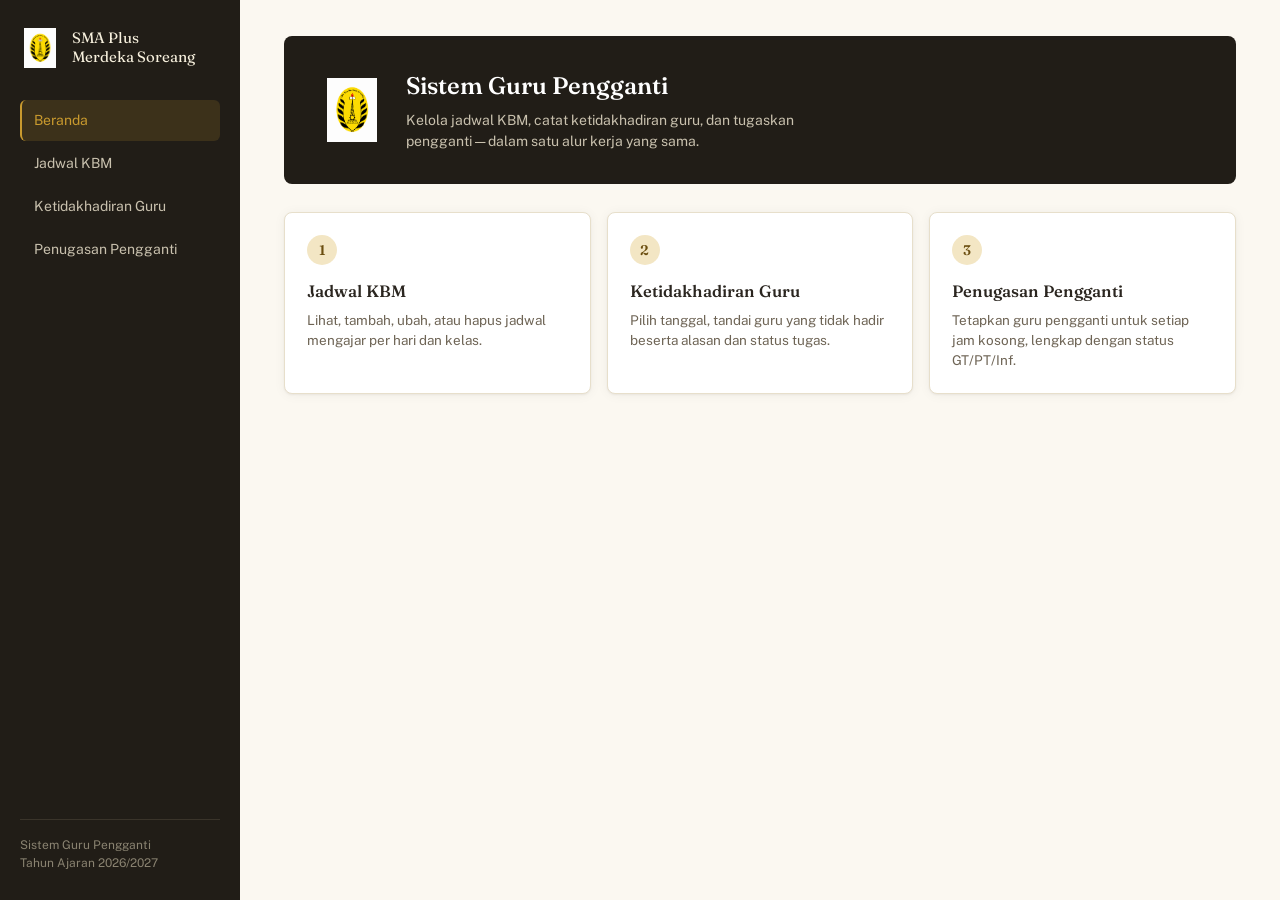
==== index.html @ 0d2f2ba7 "Add files via upload" ====
<!doctype html>
<html lang="id">
<head>
<meta charset="UTF-8" />
<meta name="viewport" content="width=device-width, initial-scale=1" />
<title>Beranda — Guru Pengganti SMA Plus Merdeka Soreang</title>
<link rel="preconnect" href="https://fonts.googleapis.com">
<link href="https://fonts.googleapis.com/css2?family=Fraunces:opsz,wght@9..144,500;9..144,600&family=Public+Sans:wght@400;500;600;700&display=swap" rel="stylesheet">
<link rel="stylesheet" href="assets/style.css?v=20260910b" />
</head>
<body>

<div class="app">
  <aside class="sidebar">
    <div class="sidebar-brand">
      <img src="assets/logo.png" alt="Lambang SMA Plus Merdeka Soreang" />
      <div class="name">SMA Plus<br/>Merdeka Soreang</div>
    </div>

    <nav class="sidebar-nav">
      <a href="index.html" class="active">Beranda</a>
      <a href="jadwal.html">Jadwal KBM</a>
      <a href="ketidakhadiran.html">Ketidakhadiran Guru</a>
      <a href="penugasan.html">Penugasan Pengganti</a>
    </nav>

    <div class="sidebar-foot">Sistem Guru Pengganti<br/>Tahun Ajaran 2026/2027</div>
  </aside>

  <main>
    <div class="hero">
      <img src="assets/logo.png" alt="Lambang SMA Plus Merdeka Soreang" />
      <div>
        <h1>Sistem Guru Pengganti</h1>
        <p>Kelola jadwal KBM, catat ketidakhadiran guru, dan tugaskan pengganti — dalam satu alur kerja yang sama.</p>
      </div>
    </div>

    <div class="shortcut-grid">
      <a class="shortcut-card" href="jadwal.html">
        <span class="num">1</span>
        <h3>Jadwal KBM</h3>
        <p>Lihat, tambah, ubah, atau hapus jadwal mengajar per hari dan kelas.</p>
      </a>
      <a class="shortcut-card" href="ketidakhadiran.html">
        <span class="num">2</span>
        <h3>Ketidakhadiran Guru</h3>
        <p>Pilih tanggal, tandai guru yang tidak hadir beserta alasan dan status tugas.</p>
      </a>
      <a class="shortcut-card" href="penugasan.html">
        <span class="num">3</span>
        <h3>Penugasan Pengganti</h3>
        <p>Tetapkan guru pengganti untuk setiap jam kosong, lengkap dengan status GT/PT/Inf.</p>
      </a>
    </div>
  </main>
</div>

</body>
</html>
---- assets/style.css ----
/* =========================================================
   Guru Pengganti — SMA Plus Merdeka Soreang
   Palet diturunkan dari lambang sekolah (emas, hitam arang, merah api)
   tapi dilembutkan supaya nyaman dibaca lama — bukan warna emblem mentah.
   ========================================================= */

:root {
    --bg: #FBF8F1;              /* dasar gading hangat, bukan putih pucat */
    --surface: #FFFFFF;
    --sidebar: #211D17;         /* arang hangat, echo warna hitam laurel di lambang */
    --sidebar-line: #3A342A;
    --ink: #2B2620;             /* teks utama, hitam hangat bukan hitam pekat */
    --ink-muted: #6E6455;       /* teks sekunder / label */
    --gold: #C99A2E;            /* emas lambang, dilembutkan dari kuning terang aslinya */
    --gold-deep: #A87D1E;
    --gold-tint: #F3E6C4;       /* gold sangat muda, untuk highlight baris/badge */
    --flame: #A8432E;           /* merah api obor, dipakai hemat untuk aksi/alert */
    --flame-tint: #F3DED7;
    --line: #E7DFCB;            /* garis pemisah hangat */
    --focus: #8A6A16;

    --radius: 8px;
    --shadow-card: 0 1px 2px rgba(43, 38, 32, 0.06), 0 1px 12px rgba(43, 38, 32, 0.05);
}

* { box-sizing: border-box; }

html, body {
    margin: 0;
    padding: 0;
    background: #F1EBDA;
    color: var(--ink);
    font-family: "Public Sans", -apple-system, "Segoe UI", sans-serif;
    font-size: 15px;
    line-height: 1.5;
    -webkit-font-smoothing: antialiased;
}

h1, h2, h3 { font-family: "Fraunces", Georgia, serif; font-weight: 560; margin: 0; }

a { color: inherit; }

button, select, input { font-family: inherit; font-size: inherit; }

/* ---------- Layout ---------- */
.app {
    display: grid;
    grid-template-columns: 240px minmax(0, 1fr);
    min-height: 100vh;
    max-width: 1560px;
    margin: 0 auto;
    background: var(--bg);
    box-shadow: 0 0 50px rgba(43, 38, 32, 0.08);
}

.sidebar {
    background: var(--sidebar);
    color: #EFE9DA;
    padding: 28px 20px;
    display: flex;
    flex-direction: column;
    gap: 32px;
}

.sidebar-brand {
    display: flex;
    align-items: center;
    gap: 12px;
}

.sidebar-brand img { width: 40px; height: 40px; object-fit: contain; }

.sidebar-brand .name {
    font-family: "Fraunces", serif;
    font-size: 15px;
    line-height: 1.25;
    color: #F6EFDC;
}

.sidebar-nav { display: flex; flex-direction: column; gap: 2px; }

.sidebar-nav a {
    display: flex;
    align-items: center;
    gap: 10px;
    padding: 10px 12px;
    border-radius: 6px;
    text-decoration: none;
    color: #C9C1AE;
    font-size: 14px;
    border-left: 2px solid transparent;
}

.sidebar-nav a.active {
    background: rgba(201, 154, 46, 0.16);
    color: var(--gold);
    border-left: 2px solid var(--gold);
}

.sidebar-nav a.disabled {
    color: #6B6455;
    cursor: default;
}

.sidebar-foot {
    margin-top: auto;
    font-size: 12px;
    color: #8A8371;
    border-top: 1px solid var(--sidebar-line);
    padding-top: 16px;
}

main {
    padding: 36px 44px;
    max-width: 1180px;
    margin: 0 auto;
    width: 100%;
}

.page-head {
    display: flex;
    align-items: baseline;
    justify-content: space-between;
    gap: 24px;
    margin-bottom: 24px;
    flex-wrap: wrap;
}

.page-head h1 { font-size: 26px; color: var(--ink); }
.page-head p { margin: 4px 0 0; color: var(--ink-muted); font-size: 14px; }

.page-head-actions {
    display: flex;
    align-items: center;
    gap: 12px;
    flex-wrap: wrap;
}

.btn-lock {
    padding: 11px 18px;
    border-radius: 6px;
    border: 1px solid var(--line);
    background: var(--surface);
    color: var(--ink-muted);
    font-size: 14px;
    font-weight: 600;
    cursor: pointer;
    white-space: nowrap;
    flex-shrink: 0;
}
.btn-lock:hover { border-color: var(--gold); }
.btn-lock.unlocked {
    background: var(--gold-tint);
    border-color: var(--gold);
    color: #6B4E10;
}

/* ---------- Banner mode pratinjau ---------- */
.notice {
    background: var(--gold-tint);
    border: 1px solid var(--gold);
    color: #6B4E10;
    padding: 10px 16px;
    border-radius: var(--radius);
    font-size: 13.5px;
    margin-bottom: 20px;
}

/* ---------- Card & filter bar ---------- */
.card {
    background: var(--surface);
    border: 1px solid var(--line);
    border-radius: var(--radius);
    box-shadow: var(--shadow-card);
    overflow: hidden;
}

.toolbar {
    display: flex;
    align-items: center;
    justify-content: space-between;
    gap: 16px;
    padding: 16px 20px;
    border-bottom: 1px solid var(--line);
    flex-wrap: wrap;
}

.day-tabs { display: flex; gap: 4px; }

.day-tabs button {
    padding: 8px 14px;
    border: 1px solid var(--line);
    background: var(--bg);
    color: var(--ink-muted);
    border-radius: 6px;
    cursor: pointer;
}

.day-tabs button.active {
    background: var(--ink);
    color: #F6EFDC;
    border-color: var(--ink);
}

.toolbar-actions { display: flex; align-items: center; gap: 10px; }

select.kelas-filter {
    padding: 8px 12px;
    border: 1px solid var(--line);
    border-radius: 6px;
    background: var(--surface);
    color: var(--ink);
}

.btn {
    padding: 9px 16px;
    border-radius: 6px;
    border: 1px solid transparent;
    cursor: pointer;
    font-weight: 600;
    font-size: 14px;
}

.btn-primary { background: var(--gold); color: #2B2000; }
.btn-primary:hover { background: var(--gold-deep); }

.btn-primary:disabled,
.btn-mark:disabled,
.btn-danger-text:disabled {
    opacity: 0.4;
    cursor: not-allowed;
    text-decoration: none;
}
.btn-primary:disabled:hover { background: var(--gold); }

.btn-ghost { background: transparent; border-color: var(--line); color: var(--ink); }
.btn-ghost:hover { border-color: var(--ink-muted); }

.btn-danger-text { background: none; border: none; color: var(--flame); cursor: pointer; font-size: 13.5px; }
.btn-danger-text:hover { text-decoration: underline; }

/* ---------- Table ---------- */
.table-scroll { overflow-x: auto; }

table { width: 100%; border-collapse: collapse; min-width: 640px; }

thead th {
    text-align: left;
    font-size: 12.5px;
    font-weight: 600;
    color: var(--ink-muted);
    padding: 12px 20px;
    border-bottom: 1px solid var(--line);
    background: #FAF6EA;
}

tbody td {
    padding: 13px 20px;
    border-bottom: 1px solid var(--line);
    font-size: 14px;
    vertical-align: middle;
}

tbody tr:last-child td { border-bottom: none; }
tbody tr:hover td { background: #FCFAF3; }

.jam-cell .jam-ke { font-weight: 600; }
.jam-cell .jam-waktu { color: var(--ink-muted); font-size: 12.5px; display: block; }

.badge-kelas {
    display: inline-block;
    padding: 3px 9px;
    border-radius: 5px;
    background: var(--gold-tint);
    color: #6B4E10;
    font-size: 12.5px;
    font-weight: 600;
}

.row-actions { display: flex; gap: 14px; }

.empty-state {
    padding: 48px 20px;
    text-align: center;
    color: var(--ink-muted);
}

/* ---------- Status kehadiran (halaman Ketidakhadiran) ---------- */
.badge-status {
    display: inline-block;
    padding: 3px 10px;
    border-radius: 5px;
    font-size: 12.5px;
    font-weight: 600;
}

.badge-hadir { background: #E7F1E3; color: #3F6B33; }
.badge-sakit { background: var(--gold-tint); color: #6B4E10; }
.badge-ijin  { background: #E4EAF2; color: #3B5578; }
.badge-alfa  { background: var(--flame-tint); color: var(--flame); }

.tugas-note {
    display: block;
    font-size: 11.5px;
    color: var(--ink-muted);
    margin-top: 3px;
}

.btn-mark {
    padding: 7px 12px;
    border-radius: 6px;
    border: 1px solid var(--flame);
    background: var(--flame-tint);
    color: var(--flame);
    font-size: 13px;
    font-weight: 600;
    cursor: pointer;
    white-space: nowrap;
}
.btn-mark:hover { background: var(--flame); color: #fff; }

/* ---------- Date picker toolbar ---------- */
.date-field {
    display: flex;
    align-items: center;
    gap: 10px;
}
.date-field label { font-size: 13px; color: var(--ink-muted); }
.date-field input[type="date"] {
    padding: 8px 12px;
    border: 1px solid var(--line);
    border-radius: 6px;
    background: var(--surface);
    color: var(--ink);
}
.date-field .hari-badge {
    font-weight: 600;
    color: var(--ink);
    background: var(--gold-tint);
    padding: 6px 12px;
    border-radius: 6px;
    font-size: 13px;
}

.weekend-notice {
    padding: 40px 20px;
    text-align: center;
    color: var(--ink-muted);
    background: var(--surface);
    border: 1px solid var(--line);
    border-radius: var(--radius);
}

textarea {
    width: 100%;
    padding: 10px 12px;
    border: 1px solid var(--line);
    border-radius: 6px;
    background: var(--bg);
    color: var(--ink);
    font-family: inherit;
    resize: vertical;
    min-height: 70px;
}

/* ---------- Status penugasan (halaman Penugasan Pengganti) ---------- */
.badge-tugas {
    display: inline-block;
    padding: 3px 10px;
    border-radius: 5px;
    font-size: 12.5px;
    font-weight: 700;
}

.badge-gt { background: #E4EAF2; color: #3B5578; }
.badge-pt { background: var(--gold-tint); color: #6B4E10; }
.badge-inf { background: #E7F1E3; color: #3F6B33; }
.badge-kosong { background: var(--flame-tint); color: var(--flame); font-weight: 600; }

.rekomendasi-wrap {
    display: flex;
    flex-wrap: wrap;
    gap: 8px;
    margin-bottom: 18px;
}

.chip {
    display: inline-flex;
    align-items: center;
    gap: 6px;
    padding: 7px 12px;
    border-radius: 999px;
    border: 1px solid var(--line);
    background: var(--bg);
    color: var(--ink);
    font-size: 13px;
    cursor: pointer;
}

.chip:hover { border-color: var(--gold-deep); }

.chip-tag {
    font-size: 10.5px;
    font-weight: 700;
    padding: 1px 6px;
    border-radius: 999px;
}

.chip-pt .chip-tag { background: var(--gold-tint); color: #6B4E10; }
.chip-inf .chip-tag { background: #E7F1E3; color: #3F6B33; }
.chip-gt .chip-tag { background: #E4EAF2; color: #3B5578; }

.section-label {
    font-size: 12.5px;
    font-weight: 600;
    color: var(--ink-muted);
    margin-bottom: 8px;
}

/* ---------- Beranda ---------- */
.hero {
    background: var(--sidebar);
    color: #F6EFDC;
    border-radius: var(--radius);
    padding: 32px 36px;
    margin-bottom: 28px;
    display: flex;
    align-items: center;
    gap: 22px;
}

.hero img { width: 64px; height: 64px; object-fit: contain; }

.hero h1 { font-size: 24px; color: #FFFFFF; margin-bottom: 6px; }
.hero p { margin: 0; color: #C9C1AE; font-size: 14px; max-width: 46ch; }

.shortcut-grid {
    display: grid;
    grid-template-columns: repeat(3, 1fr);
    gap: 16px;
}

.shortcut-card {
    display: block;
    background: var(--surface);
    border: 1px solid var(--line);
    border-radius: var(--radius);
    padding: 22px;
    text-decoration: none;
    color: var(--ink);
    box-shadow: var(--shadow-card);
}

.shortcut-card:hover { border-color: var(--gold); }

.shortcut-card .num {
    display: inline-flex;
    align-items: center;
    justify-content: center;
    width: 30px;
    height: 30px;
    border-radius: 999px;
    background: var(--gold-tint);
    color: #6B4E10;
    font-family: "Fraunces", serif;
    font-weight: 600;
    font-size: 14px;
    margin-bottom: 14px;
}

.shortcut-card h3 { font-size: 16.5px; margin-bottom: 6px; }
.shortcut-card p { margin: 0; color: var(--ink-muted); font-size: 13.5px; line-height: 1.5; }

@media (max-width: 900px) {
    .shortcut-grid { grid-template-columns: 1fr; }
}

/* ---------- Modal ---------- */
.modal-backdrop {
    position: fixed;
    inset: 0;
    background: rgba(33, 29, 23, 0.45);
    display: flex;
    align-items: center;
    justify-content: center;
    padding: 20px;
    z-index: 20;
}

.modal-backdrop[hidden] { display: none; }

.modal {
    background: var(--surface);
    border-radius: 10px;
    width: 100%;
    max-width: 440px;
    padding: 26px 26px 20px;
    box-shadow: 0 20px 60px rgba(0,0,0,0.25);
}

.modal h2 { font-size: 19px; margin-bottom: 18px; }

.field { margin-bottom: 14px; }

.field label {
    display: block;
    font-size: 12.5px;
    font-weight: 600;
    color: var(--ink-muted);
    margin-bottom: 6px;
}

.field select, .field input {
    width: 100%;
    padding: 10px 12px;
    border: 1px solid var(--line);
    border-radius: 6px;
    background: var(--bg);
    color: var(--ink);
}

.field select:focus, .field input:focus {
    outline: 2px solid var(--focus);
    outline-offset: 1px;
}

.modal-actions {
    display: flex;
    justify-content: flex-end;
    gap: 10px;
    margin-top: 20px;
}

.confirm-box p { margin: 0 0 18px; color: var(--ink); }

@media (max-width: 760px) {
    .app { grid-template-columns: 1fr; }
    .sidebar { flex-direction: row; align-items: center; padding: 14px 16px; gap: 16px; }
    .sidebar-nav, .sidebar-foot { display: none; }
    main { padding: 20px; }
}
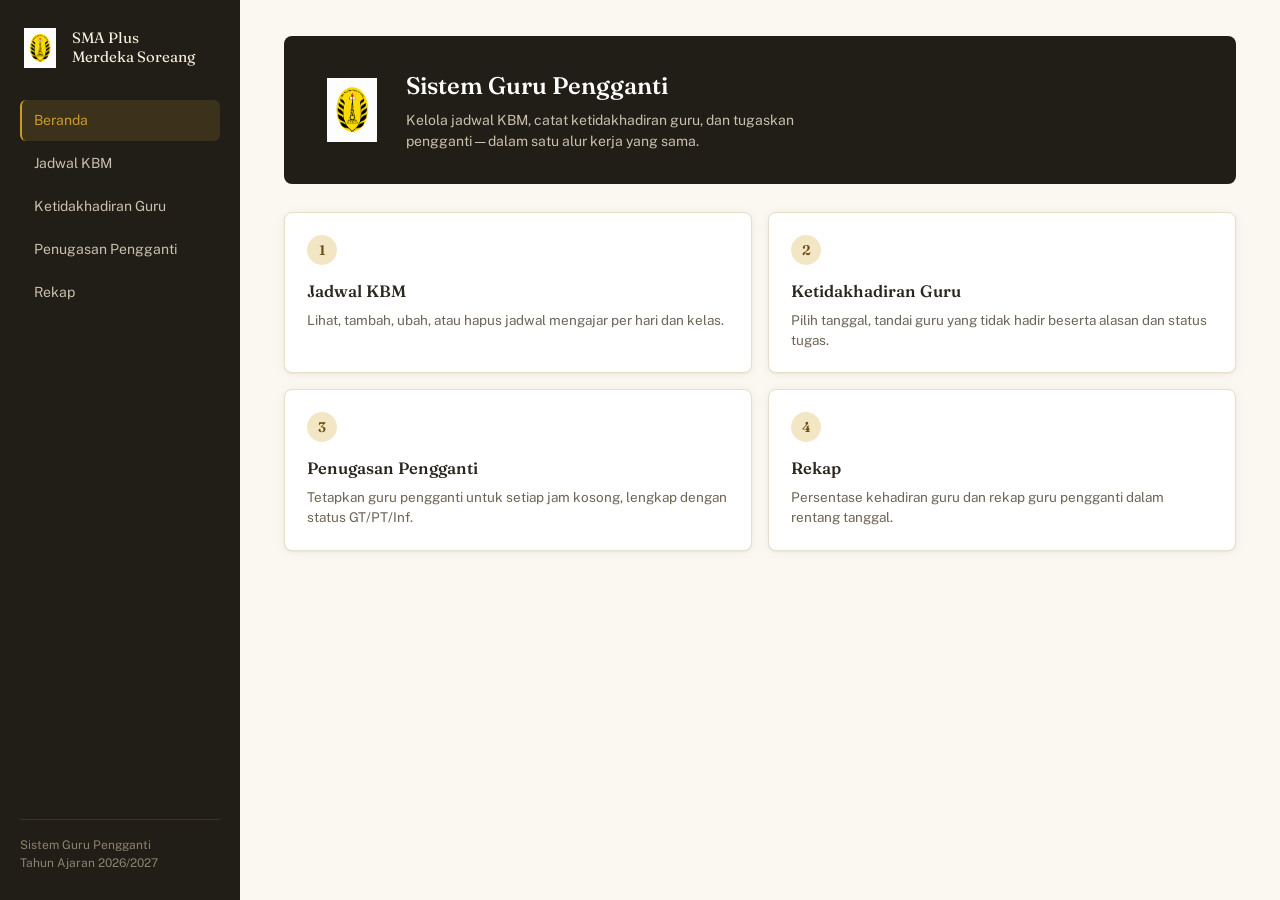
==== commit aa1f4908: "Add files via upload" ====
--- a/index.html
+++ b/index.html
@@ -6,7 +6,7 @@
 <title>Beranda — Guru Pengganti SMA Plus Merdeka Soreang</title>
 <link rel="preconnect" href="https://fonts.googleapis.com">
 <link href="https://fonts.googleapis.com/css2?family=Fraunces:opsz,wght@9..144,500;9..144,600&family=Public+Sans:wght@400;500;600;700&display=swap" rel="stylesheet">
-<link rel="stylesheet" href="assets/style.css?v=20260910b" />
+<link rel="stylesheet" href="assets/style.css?v=20260912e" />
 </head>
 <body>
 
@@ -22,6 +22,7 @@
       <a href="jadwal.html">Jadwal KBM</a>
       <a href="ketidakhadiran.html">Ketidakhadiran Guru</a>
       <a href="penugasan.html">Penugasan Pengganti</a>
+      <a href="rekap.html">Rekap</a>
     </nav>
 
     <div class="sidebar-foot">Sistem Guru Pengganti<br/>Tahun Ajaran 2026/2027</div>
@@ -52,6 +53,11 @@
         <h3>Penugasan Pengganti</h3>
         <p>Tetapkan guru pengganti untuk setiap jam kosong, lengkap dengan status GT/PT/Inf.</p>
       </a>
+      <a class="shortcut-card" href="rekap.html">
+        <span class="num">4</span>
+        <h3>Rekap</h3>
+        <p>Persentase kehadiran guru dan rekap guru pengganti dalam rentang tanggal.</p>
+      </a>
     </div>
   </main>
 </div>
--- a/assets/style.css
+++ b/assets/style.css
@@ -172,8 +172,10 @@
     border: 1px solid var(--line);
     border-radius: var(--radius);
     box-shadow: var(--shadow-card);
-    overflow: hidden;
-}
+    /* overflow sengaja tidak disembunyikan: daftar saran pencarian harus bisa keluar dari kartu */
+}
+.card > :first-child { border-top-left-radius: var(--radius); border-top-right-radius: var(--radius); }
+.card > :last-child  { border-bottom-left-radius: var(--radius); border-bottom-right-radius: var(--radius); }
 
 .toolbar {
     display: flex;
@@ -240,7 +242,7 @@
 .btn-danger-text:hover { text-decoration: underline; }
 
 /* ---------- Table ---------- */
-.table-scroll { overflow-x: auto; }
+.table-scroll { overflow-x: auto; overflow-y: hidden; }
 
 table { width: 100%; border-collapse: collapse; min-width: 640px; }
 
@@ -295,9 +297,10 @@
 }
 
 .badge-hadir { background: #E7F1E3; color: #3F6B33; }
-.badge-sakit { background: var(--gold-tint); color: #6B4E10; }
-.badge-ijin  { background: #E4EAF2; color: #3B5578; }
-.badge-alfa  { background: var(--flame-tint); color: var(--flame); }
+.badge-st, .badge-stt   { background: var(--gold-tint); color: #6B4E10; }   /* Sakit */
+.badge-it, .badge-itt   { background: #E4EAF2; color: #3B5578; }            /* Ijin */
+.badge-tk               { background: var(--flame-tint); color: var(--flame); } /* Tanpa Keterangan */
+.badge-httm             { background: #ECE8E0; color: #5B5346; }            /* Hadir tanpa Tatap Muka */
 
 .tugas-note {
     display: block;
@@ -375,7 +378,20 @@
 .badge-gt { background: #E4EAF2; color: #3B5578; }
 .badge-pt { background: var(--gold-tint); color: #6B4E10; }
 .badge-inf { background: #E7F1E3; color: #3F6B33; }
+.badge-tp { background: #ECE8E0; color: #5B5346; }
 .badge-kosong { background: var(--flame-tint); color: var(--flame); font-weight: 600; }
+
+.partner-note {
+    display: block;
+    font-size: 11.5px;
+    color: #6B4E10;
+    background: var(--gold-tint);
+    padding: 3px 8px;
+    border-radius: 4px;
+    margin-top: 5px;
+}
+
+.field-muted { opacity: 0.45; }
 
 .rekomendasi-wrap {
     display: flex;
@@ -436,7 +452,7 @@
 
 .shortcut-grid {
     display: grid;
-    grid-template-columns: repeat(3, 1fr);
+    grid-template-columns: repeat(2, 1fr);
     gap: 16px;
 }
 
@@ -539,3 +555,205 @@
     .sidebar-nav, .sidebar-foot { display: none; }
     main { padding: 20px; }
 }
+
+/* ---------- Pencarian guru (halaman Ketidakhadiran) ---------- */
+.toolbar { position: relative; z-index: 5; }
+
+.search-box {
+    position: relative;
+    flex: 1 1 280px;
+    max-width: 420px;
+    display: flex;
+    align-items: center;
+}
+
+.search-icon {
+    position: absolute;
+    left: 12px;
+    color: var(--ink-muted);
+    pointer-events: none;
+}
+
+.search-box input {
+    width: 100%;
+    padding: 10px 36px 10px 38px;
+    border: 1px solid var(--line);
+    border-radius: 8px;
+    background: var(--bg);
+    color: var(--ink);
+    font-size: 14.5px;
+}
+.search-box input::placeholder { color: #A39A88; }
+.search-box input:focus {
+    outline: none;
+    border-color: var(--gold);
+    box-shadow: 0 0 0 3px rgba(201, 154, 46, 0.18);
+    background: var(--surface);
+}
+.search-box input::-webkit-search-cancel-button { display: none; }
+
+.search-clear {
+    position: absolute;
+    right: 8px;
+    width: 24px;
+    height: 24px;
+    border: none;
+    border-radius: 999px;
+    background: var(--line);
+    color: var(--ink);
+    font-size: 16px;
+    line-height: 1;
+    cursor: pointer;
+}
+.search-clear:hover { background: var(--gold-tint); }
+
+.search-suggest {
+    position: absolute;
+    top: calc(100% + 6px);
+    left: 0;
+    right: 0;
+    background: var(--surface);
+    border: 1px solid var(--line);
+    border-radius: 8px;
+    box-shadow: 0 12px 32px rgba(43, 38, 32, 0.14);
+    max-height: 340px;
+    overflow-y: auto;
+    z-index: 30;
+}
+
+.suggest-item {
+    display: flex;
+    justify-content: space-between;
+    align-items: baseline;
+    gap: 12px;
+    width: 100%;
+    padding: 10px 14px;
+    border: none;
+    border-bottom: 1px solid var(--line);
+    background: transparent;
+    color: var(--ink);
+    text-align: left;
+    cursor: pointer;
+}
+.suggest-item:last-child { border-bottom: none; }
+.suggest-item:hover { background: var(--gold-tint); }
+.suggest-nama { font-size: 14px; }
+.suggest-nama mark { background: transparent; color: var(--gold-deep); font-weight: 700; }
+.suggest-meta { font-size: 12px; color: var(--ink-muted); white-space: nowrap; }
+.suggest-meta em { font-style: normal; color: var(--flame); font-weight: 600; }
+.suggest-empty { padding: 12px 14px; font-size: 13px; color: var(--ink-muted); }
+
+.chip-filter {
+    padding: 8px 14px;
+    border-radius: 999px;
+    border: 1px solid var(--line);
+    background: var(--surface);
+    color: var(--ink-muted);
+    font-size: 13px;
+    font-weight: 600;
+    cursor: pointer;
+    white-space: nowrap;
+}
+.chip-filter:hover { border-color: var(--flame); color: var(--flame); }
+.chip-filter.active {
+    background: var(--flame-tint);
+    border-color: var(--flame);
+    color: var(--flame);
+}
+
+.guru-banner {
+    display: flex;
+    align-items: center;
+    justify-content: space-between;
+    gap: 16px;
+    padding: 14px 20px;
+    background: var(--gold-tint);
+    border-bottom: 1px solid var(--line);
+    flex-wrap: wrap;
+}
+.guru-banner-nama { font-family: "Fraunces", serif; font-size: 17px; font-weight: 600; color: var(--ink); }
+.guru-banner-info { font-size: 13px; color: #6B4E10; margin-top: 2px; }
+
+.table-foot {
+    padding: 10px 20px;
+    border-top: 1px solid var(--line);
+    font-size: 12.5px;
+    color: var(--ink-muted);
+    background: #FAF6EA;
+}
+
+/* ---------- Pesan error dari server ---------- */
+.error-banner {
+    position: relative;
+    background: var(--flame-tint);
+    border: 1px solid var(--flame);
+    color: #6E2415;
+    padding: 12px 44px 12px 16px;
+    border-radius: var(--radius);
+    font-size: 13.5px;
+    line-height: 1.5;
+    margin-bottom: 20px;
+    word-break: break-word;
+}
+.error-close {
+    position: absolute;
+    top: 8px;
+    right: 10px;
+    border: none;
+    background: transparent;
+    color: var(--flame);
+    font-size: 20px;
+    line-height: 1;
+    cursor: pointer;
+}
+
+/* ---------- Jadwal: baris tab hari ---------- */
+.toolbar-days { padding-top: 12px; padding-bottom: 12px; background: #FCFAF3; }
+.day-tabs.dimmed button { opacity: 0.45; }
+.hari-cell { font-weight: 600; color: var(--ink); white-space: nowrap; }
+
+/* ---------- Centang "terapkan ke semua jam" ---------- */
+.terapkan-semua {
+    background: var(--gold-tint);
+    border: 1px solid var(--gold);
+    border-radius: 6px;
+    padding: 10px 12px;
+}
+.check-row { display: flex; align-items: flex-start; gap: 8px; font-size: 13.5px; font-weight: 600; color: #6B4E10; cursor: pointer; }
+.check-row input { width: auto; margin-top: 3px; }
+.field-hint { margin: 6px 0 0 24px; font-size: 12px; color: #6B4E10; font-weight: 400; }
+
+/* ---------- Bagikan ke WhatsApp ---------- */
+.modal-lebar { max-width: 760px; }
+.bagikan-info { margin: -8px 0 14px; font-size: 13.5px; color: var(--ink-muted); }
+.bagikan-info.peringatan { color: var(--flame); }
+.pratinjau-wrap {
+    border: 1px solid var(--line);
+    border-radius: 8px;
+    background: var(--bg);
+    padding: 8px;
+    overflow: auto;
+    max-height: 48vh;
+}
+.pratinjau-wrap canvas { width: 100%; height: auto; display: block; border-radius: 4px; }
+.bagikan-aksi { display: flex; flex-wrap: wrap; gap: 8px; margin-top: 14px; }
+.bagikan-aksi .btn { flex: 1 1 auto; }
+.bagikan-utama { font-size: 15px; padding: 12px 18px; }
+.bagikan-sekunder { margin-top: 8px; }
+.bagikan-sekunder .btn { font-size: 13px; padding: 8px 12px; }
+
+/* ---------- Rekap ---------- */
+.rekap-tabs { display: flex; gap: 6px; margin-bottom: 14px; }
+.rekap-tab {
+    padding: 9px 16px; border-radius: 6px; border: 1px solid var(--line);
+    background: var(--surface); color: var(--ink-muted); font-weight: 600; font-size: 14px; cursor: pointer;
+}
+.rekap-tab.active { background: var(--ink); color: #F6EFDC; border-color: var(--ink); }
+.tabel-rekap th.num, .tabel-rekap td.num { text-align: right; font-variant-numeric: tabular-nums; }
+.tabel-rekap thead th { white-space: nowrap; }
+.tabel-rekap tfoot td { font-weight: 700; background: #FAF6EA; border-top: 2px solid #B9AE95; }
+.persen { display: inline-block; padding: 2px 8px; border-radius: 999px; font-weight: 700; font-size: 12.5px; }
+.persen.baik { background: #E7F1E3; color: #3F6B33; }
+.persen.sedang { background: var(--gold-tint); color: #6B4E10; }
+.persen.rendah { background: var(--flame-tint); color: var(--flame); }
+.date-field input[type="text"] { padding: 8px 12px; border: 1px solid var(--line); border-radius: 6px; background: var(--surface); color: var(--ink); }
